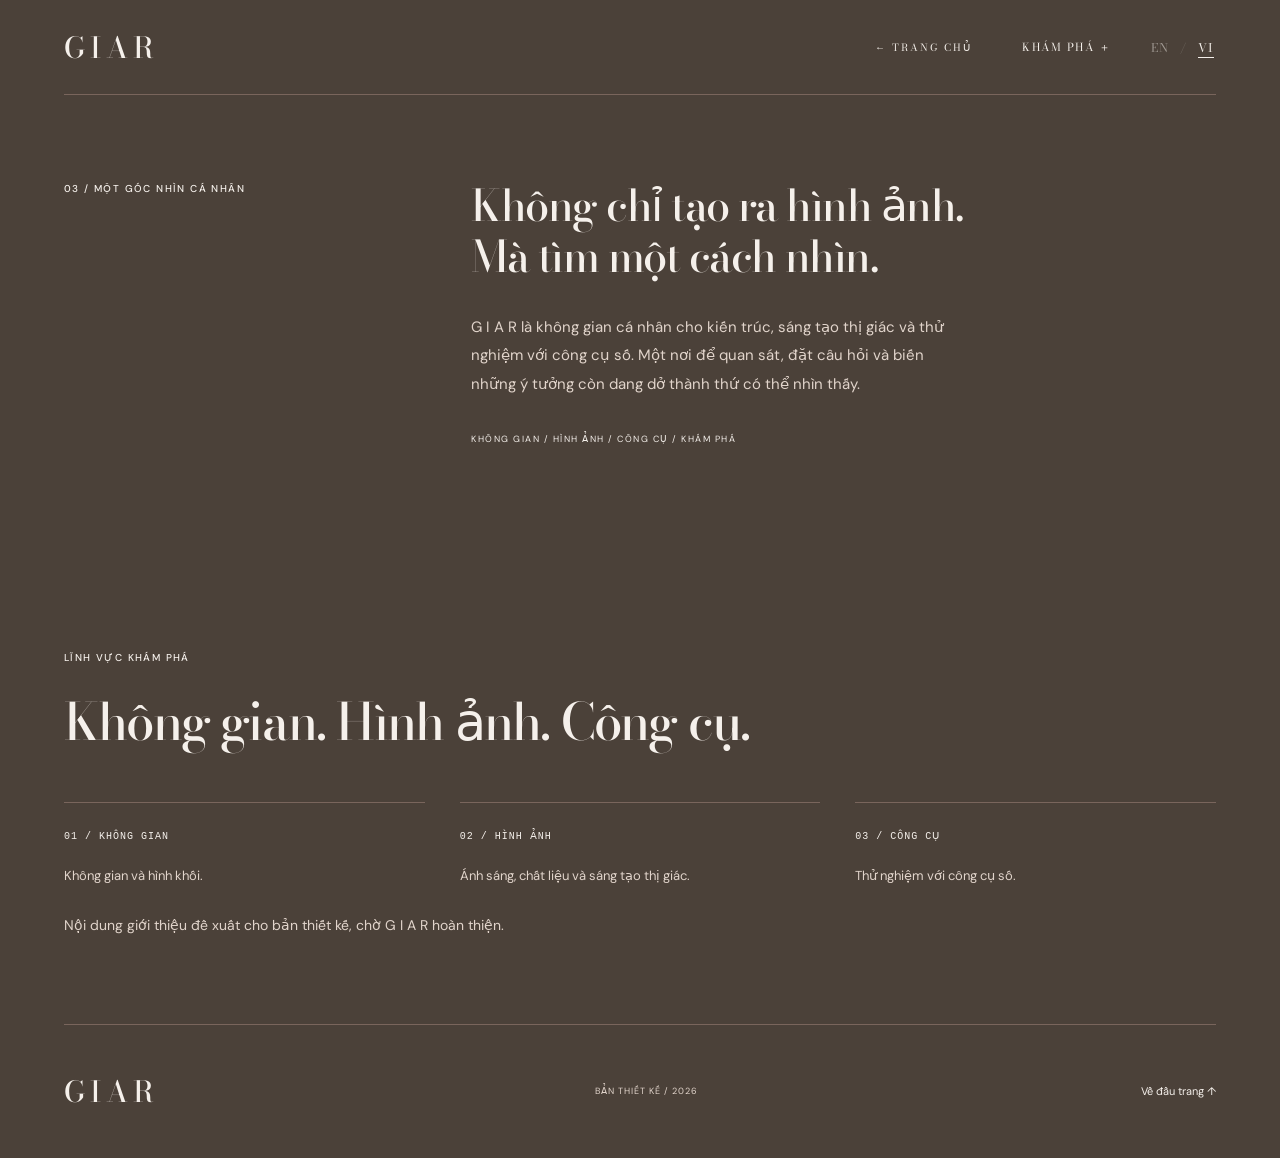
==== about.html @ 985ee54b "Add files via upload" ====
<!doctype html>
<html lang="vi"><head><meta charset="utf-8"><meta name="viewport" content="width=device-width,initial-scale=1"><meta name="description" content="G I A R — Không gian cho những ý tưởng, hình khối và thử nghiệm."><meta name="theme-color" content="#4b4139"><title>About G I A R — G I A R</title><link rel="icon" href="assets/mark.svg" type="image/svg+xml"><link rel="stylesheet" href="style.css"><script src="i18n.js" defer></script><script src="script.js" defer></script></head>
<body class="inner-page" data-ink="white"><a class="skip" href="#main">Bỏ qua điều hướng</a><header class="inner-header"><a href="index.html" class="logo" aria-label="G I A R trang chủ">G I A R</a><a class="return-home" href="index.html">← HOME</a><button class="menu-toggle" aria-label="Mở menu" aria-expanded="false" aria-controls="scene-menu">EXPLORE ＋</button><div class="language-switch" data-language-switch role="group" aria-label="Language / Ngôn ngữ"><button data-language="en" aria-pressed="false" lang="en">EN</button><span aria-hidden="true">/</span><button data-language="vi" aria-pressed="true" lang="vi">VI</button></div></header><dialog aria-label="Explorer G I A R" id="scene-menu" class="scene-menu"><button class="menu-close" aria-label="Đóng menu">CLOSE ×</button><nav aria-label="Điều hướng chính"><a href="works.html">WORK <sup>01</sup></a><a href="experiments.html">EXPERIMENTS <sup>02</sup></a><a href="about.html">ABOUT G I A R <sup>03</sup></a><a href="contact.html">CONTACT <sup>04</sup></a></nav><div class="language-switch" data-language-switch role="group" aria-label="Language / Ngôn ngữ"><button data-language="en" aria-pressed="false" lang="en">EN</button><span aria-hidden="true">/</span><button data-language="vi" aria-pressed="true" lang="vi">VI</button></div><span class="menu-foot">AN INDEPENDENT CREATIVE PRACTICE</span></dialog>
<main id="main"><section id="about" class="about"><span class="eyebrow">03 / A PERSONAL PERSPECTIVE</span><div><h1 class="page-title">Không chỉ tạo ra hình ảnh.<br><span>Mà tìm một cách nhìn.</span></h1><p>G I A R là không gian cá nhân cho kiến trúc, sáng tạo thị giác và thử nghiệm với công cụ số. Một nơi để quan sát, đặt câu hỏi và biến những ý tưởng còn dang dở thành thứ có thể nhìn thấy.</p><span class="about-foot">SPACE / IMAGE / TOOLS / EXPLORATION</span></div></section><section class="page-extra"><span class="eyebrow">FIELDS OF EXPLORATION</span><h2>Space. Image. Tools.</h2><div class="process-grid"><div><span>01 / SPACE</span><p>Không gian và hình khối.</p></div><div><span>02 / IMAGE</span><p>Ánh sáng, chất liệu và sáng tạo thị giác.</p></div><div><span>03 / TOOLS</span><p>Thử nghiệm với công cụ số.</p></div></div><p class="draft-note">Nội dung giới thiệu đề xuất cho bản thiết kế, chờ G I A R hoàn thiện.</p></section></main><footer><a class="logo" href="index.html">G I A R</a><span>DESIGN PREVIEW / 2026</span><a href="#main">Back to top ↑</a></footer></body></html>
---- style.css ----
@import url('https://fonts.googleapis.com/css2?family=Bodoni+Moda:opsz,wght@6..96,400;6..96,500;6..96,600;6..96,700&family=DM+Sans:wght@400;500;600;700&family=Manrope:wght@400;500;600;700;800&display=swap');
:root{--bg:#171816;--ink:#e9e8df;--muted:#999b90;--line:#373930;--accent:#d9ed94}*{box-sizing:border-box}html{scroll-behavior:smooth;scroll-padding-top:35px}body{margin:0;background:var(--bg);color:var(--ink);font-family:'DM Sans',Arial,sans-serif}a{color:inherit;text-decoration:none}button,input{font:inherit}button{color:inherit}button,a,input{touch-action:manipulation}a:focus-visible,button:focus-visible,input:focus-visible{outline:2px solid var(--accent);outline-offset:7px}.skip{position:absolute;top:-100px;background:var(--accent);color:var(--bg);padding:12px}.skip:focus{top:10px;z-index:10}header,main,footer{max-width:1600px;margin:auto}header{height:112px;margin:0 5%;display:flex;align-items:center;justify-content:space-between;border-bottom:1px solid var(--line)}.logo{font-family:'Manrope',sans-serif;font-weight:800;font-size:29px;letter-spacing:-2px}.logo span{font-size:11px;vertical-align:top;display:inline-block;margin:5px 0 0 5px;letter-spacing:0}nav{display:flex;gap:38px;font-size:13px}sup{font-size:9px;color:var(--muted);padding-left:3px}.header-contact{font-size:13px}.header-contact span{margin-left:24px;color:var(--accent)}section{margin:0 5%}.hero{padding-top:44px}.eyebrow{font-size:10px;font-weight:500;letter-spacing:1.4px;line-height:1.7}.hero>.eyebrow{display:flex;align-items:center;gap:10px}.dot{height:6px;width:6px;background:var(--accent);border-radius:50%}.edition{margin-left:auto;color:var(--muted)}h1,h2,h3,p{margin:0}h1{font-family:'Manrope',sans-serif;font-size:clamp(58px,7.8vw,124px);font-weight:500;letter-spacing:-.075em;line-height:1.07;margin:44px 0 30px}em{font-family:Georgia,serif;font-weight:400}.period{color:var(--accent)}.hero-bottom{display:flex;justify-content:space-between;align-items:end;margin:0 0 40px}.hero-bottom p{font-size:13px;color:var(--muted);line-height:1.8}.round-link{display:flex;align-items:center;gap:25px;font-size:11px}.round-link b{border:1px solid #696d5b;border-radius:50%;width:44px;height:44px;display:grid;place-items:center;font-size:23px;font-weight:400}.hero-art{position:relative;overflow:hidden;background:#262924}.hero-art>img{display:block;width:100%;height:auto;max-height:620px;object-fit:cover}.art-top,.art-bottom{position:absolute;left:28px;right:28px;display:flex;justify-content:space-between;font-size:9px;letter-spacing:1.6px}.art-top{top:24px;color:#bbc0b4}.art-bottom{bottom:24px;color:#d7dbcf}.works{padding:110px 0}.section-head{display:flex;justify-content:space-between;align-items:end;margin-bottom:40px}h2{font-family:'Manrope',sans-serif;font-size:clamp(34px,4vw,58px);font-weight:400;letter-spacing:-.05em;line-height:1.18}.section-head h2{margin-top:22px}.section-head>p{font-size:13px;color:var(--muted);line-height:1.8}.filters{display:flex;gap:8px;margin-bottom:25px}.filters button{cursor:pointer;background:transparent;border:1px solid var(--line);border-radius:30px;padding:9px 17px;font-size:11px}.filters .active{background:var(--ink);color:var(--bg);border-color:var(--ink)}.projects{display:grid;grid-template-columns:1fr 1fr;gap:40px 24px}.project{padding:0;text-align:left;background:none;border:0;cursor:pointer;min-width:0}.project[hidden]{display:none}.wide{grid-column:span 2}.project-image{aspect-ratio:1.2;position:relative;overflow:hidden}.wide .project-image{aspect-ratio:2.4}.project-image img{width:100%;height:100%;object-fit:cover;transition:transform .6s}.project:hover img{transform:scale(1.035)}.project-arrow{position:absolute;right:20px;top:20px;font-size:24px}.tag{position:absolute;left:20px;bottom:20px;font-size:9px;letter-spacing:1.5px}.project-caption{display:flex;justify-content:space-between;gap:12px;margin-top:16px;align-items:center}.project-caption h3{font-size:17px;font-weight:400;letter-spacing:-.4px}.project-caption>span{font-size:10px;color:var(--muted)}.art-orbit{background:radial-gradient(ellipse at 50% 75%,#44473c,transparent 45%),#272922;display:grid;place-items:center}.orbit{width:53%;aspect-ratio:1;border-radius:50%;background:radial-gradient(circle at 33% 22%,#a9ad9d,#55594b 35%,#13160f 69%);box-shadow:30px 45px 32px #12140ec9;position:relative;transform:rotate(-25deg)}.orbit:after{content:'';position:absolute;inset:30%;background:#23251f;border-radius:50%;box-shadow:inset -14px -5px 20px #797f67,inset 14px 13px 16px #090b06}.art-light{background:linear-gradient(110deg,#1d201a,#41463b);display:grid;place-items:center;perspective:600px}.light-door{width:37%;height:66%;background:linear-gradient(115deg,#adb49b,#555e48);box-shadow:-20px 12px 0 #141710,35px 40px 70px #0c100b;transform:rotateY(-22deg);position:relative}.light-door:after{content:'';position:absolute;width:46%;height:88%;right:0;bottom:0;background:linear-gradient(90deg,#20271b,#11160e);box-shadow:-6px 0 10px #c8dba25c}.draft-note{font-size:11px;line-height:1.7;color:var(--muted);margin-top:25px}.lab{display:grid;grid-template-columns:1fr 1fr;border-top:1px solid var(--line);border-bottom:1px solid var(--line);padding:65px 0;gap:50px}.lab h2{margin:24px 0}.lab p{font-size:13px;color:var(--muted);line-height:1.8}.lab label{display:flex;justify-content:space-between;max-width:260px;font-size:11px;margin-top:36px}.lab input{display:block;width:260px;max-width:100%;accent-color:var(--accent);margin:14px 0}.lab-hint{color:var(--muted);font-size:8px;letter-spacing:1.4px}.lab-canvas{position:relative;min-height:400px;background-image:linear-gradient(#373a302e 1px,transparent 1px),linear-gradient(90deg,#373a302e 1px,transparent 1px);background-size:34px 34px;border:1px solid var(--line);display:grid;place-items:center;overflow:hidden}.crosshair{position:absolute;color:var(--accent);font-size:20px}.top-left{top:10px;left:12px}.bottom-right{bottom:10px;right:12px}.lab-coordinate{position:absolute;top:22px;left:38px;font-size:8px;color:var(--muted);line-height:1.8;letter-spacing:1px}.lab-number{position:absolute;bottom:20px;left:23px;font-size:9px;color:var(--muted)}.cube-stage{perspective:750px}.cube{width:150px;height:150px;position:relative;transform-style:preserve-3d;transform:rotateX(-22deg) rotateY(35deg)}.face{position:absolute;inset:0;border:1px solid var(--accent);background:#c4dc8810}.front{transform:translateZ(75px)}.back{transform:rotateY(180deg) translateZ(75px)}.right{transform:rotateY(90deg) translateZ(75px)}.left{transform:rotateY(-90deg) translateZ(75px)}.top{transform:rotateX(90deg) translateZ(75px)}.bottom{transform:rotateX(-90deg) translateZ(75px)}.about{display:grid;grid-template-columns:1fr 2fr;gap:35px;padding:115px 0}.about h2{font-size:clamp(28px,3.4vw,49px)}.about h2 span{color:var(--muted)}.about p{max-width:490px;font-size:15px;color:var(--muted);line-height:1.9;margin-top:30px}.about-foot{display:block;font-size:9px;letter-spacing:1.5px;margin-top:35px}.contact{background:var(--accent);color:#202419;padding:45px 42px}.contact h2{font-size:clamp(55px,8vw,115px);line-height:1.05;margin:30px 0 42px;letter-spacing:-.065em}.contact h2>span{float:right;font-size:.9em}.contact-bottom{display:flex;justify-content:space-between;border-top:1px solid #20241944;padding-top:24px;font-size:12px}footer{margin:0 5%;display:flex;align-items:center;justify-content:space-between;padding:44px 0}footer>span{font-size:9px;color:var(--muted);letter-spacing:1px}footer>a:last-child{font-size:11px}dialog{background:var(--bg);color:var(--ink);border:1px solid var(--line);padding:50px;max-width:620px;width:calc(100% - 32px)}dialog::backdrop{background:#000b;backdrop-filter:blur(8px)}.dialog-close{display:block;margin:0 0 30px auto;background:none;border:0;cursor:pointer}dialog h2{margin:20px 0}dialog p{line-height:1.8;color:var(--muted)}@media(min-width:1780px){header,footer{margin-left:auto;margin-right:auto;padding-left:80px;padding-right:80px}}@media(max-width:700px){header{height:82px}.logo{font-size:24px}nav{gap:18px;font-size:12px}.header-contact{display:none}.hero{padding-top:26px}.edition{display:none}.eyebrow{font-size:8px}h1{font-size:clamp(43px,10vw,70px);margin-top:30px;letter-spacing:-.07em}.hero-bottom{align-items:start;gap:20px}.hero-bottom p{font-size:11px}.round-link{gap:10px}.round-link span{display:none}.hero-art img{height:330px;object-fit:cover}.art-top,.art-bottom{left:15px;right:15px;font-size:6px;letter-spacing:1px}.works{padding:65px 0}.section-head{display:block}.section-head>p{margin-top:20px;font-size:12px}.projects{grid-template-columns:1fr;gap:28px}.wide{grid-column:auto}.wide .project-image{aspect-ratio:1.3}.project-caption h3{font-size:15px}.project-caption>span{font-size:9px}.lab{grid-template-columns:1fr;gap:30px;padding:45px 0}.lab-canvas{min-height:330px}.about{grid-template-columns:1fr;padding:65px 0;gap:24px}.about p{font-size:13px}.contact{padding:30px 23px}.contact h2{font-size:clamp(45px,10vw,70px)}.contact-bottom{gap:20px;font-size:10px}footer{padding:30px 0}footer>span{font-size:7px}dialog{padding:28px}}@media(prefers-reduced-motion:reduce){html{scroll-behavior:auto}*,*:before,*:after{transition:none!important;animation:none!important}}
/* V02 — immersive monochrome direction */
:root{--bg:#090909;--ink:#d5d5d3;--muted:#777775;--line:#272727;--accent:#c6c6c1}body{background:var(--bg)}.scene-header{position:absolute;top:0;left:0;right:0;z-index:3;height:85px;border:0;margin:0;padding:0 34px;max-width:none;font-family:monospace}.scene-link,.menu-toggle{font-size:9px;letter-spacing:1.5px;color:#a2a2a0}.scene-home{position:absolute;left:50%;transform:translateX(-50%);letter-spacing:4px}.menu-toggle{margin-left:auto;background:none;border:0;cursor:pointer;padding:15px 0 15px 20px}.menu-toggle span{margin-left:15px;font-size:17px}.scene{height:100svh;min-height:650px;margin:0;position:relative;overflow:hidden;padding:0;background:#020202;display:grid;place-items:center;isolation:isolate}.scene-art{position:absolute;inset:0;z-index:-3;background:#020202 url('assets/hero-v2.png') center/cover no-repeat;opacity:.82;animation:scene-arrive 2s ease-out both}.scene:after{content:'';position:absolute;inset:0;z-index:-1;background:linear-gradient(#0003,transparent 30%,transparent 65%,#000b),radial-gradient(ellipse at center,transparent 35%,#0009);pointer-events:none}.scene-grain{position:absolute;inset:0;z-index:2;opacity:.06;pointer-events:none;background-image:url("data:image/svg+xml,%3Csvg viewBox='0 0 180 180' xmlns='http://www.w3.org/2000/svg'%3E%3Cfilter id='n'%3E%3CfeTurbulence type='fractalNoise' baseFrequency='.92' numOctaves='3' stitchTiles='stitch'/%3E%3C/filter%3E%3Cpath fill='%23fff' filter='url(%23n)' d='M0 0h180v180H0z'/%3E%3C/svg%3E")}.scene-center{width:100%;text-align:center;position:relative;transform:translateY(-12px)}.scene-kicker,.scene-under{font-family:monospace;letter-spacing:3px;font-size:8px;color:#a4a4a0}.scene h1{font-family:'Manrope',sans-serif;font-size:clamp(65px,12vw,190px);font-weight:500;font-stretch:expanded;letter-spacing:.14em;line-height:1;margin:25px 0 20px;padding-left:.14em;color:#bdbdb9;text-shadow:0 2px 0 #151515,0 -1px 0 #ededdf88;mix-blend-mode:exclusion}.scene-under{font-size:7px;letter-spacing:3.4px}.scene-enter{position:absolute;bottom:100px;left:0;right:0;text-align:center;font-family:monospace}.scene-enter p{font-size:8px;letter-spacing:2px;color:#b1b1ac}.scene-enter a{display:inline-block;margin-top:22px;border:1px solid #6666;padding:14px 27px;font-size:9px;letter-spacing:2px;background:#0a0a0a55;backdrop-filter:blur(10px);transition:background .25s,border-color .25s}.scene-enter a:hover{background:#c6c6c11a;border-color:#aaa}.scene-footer{position:absolute;bottom:28px;left:35px;right:35px;display:flex;justify-content:space-between;font-family:monospace;font-size:7px;letter-spacing:1px;color:#797977}.scene-footer a{color:#aaa}.scene-side{position:absolute;left:33px;top:50%;writing-mode:vertical-rl;transform:rotate(180deg);font-family:monospace;font-size:7px;letter-spacing:2px;color:#666}.scene-menu{position:fixed;inset:0;width:100%;max-width:none;height:100svh;max-height:none;margin:0;padding:0;border:0;background:#030303ed;backdrop-filter:blur(20px);color:var(--ink)}.scene-menu[open]{display:grid;place-items:center}.scene-menu nav{display:flex;flex-direction:column;gap:27px;text-align:center;font-family:monospace;font-size:clamp(18px,3vw,36px);letter-spacing:3px}.scene-menu nav a:hover{color:white}.scene-menu sup{font-size:9px;vertical-align:top}.menu-close{position:absolute;top:29px;right:34px;padding:10px 0;background:none;border:0;font-family:monospace;font-size:9px;letter-spacing:2px;cursor:pointer}.menu-foot{position:absolute;bottom:35px;font-family:monospace;font-size:8px;letter-spacing:2px}.works{padding-top:100px}.project-image,.hero-art{filter:grayscale(1)}.art-orbit{background:radial-gradient(ellipse at 50% 75%,#444,transparent 45%),#171717}.lab-canvas{background-image:linear-gradient(#ffffff09 1px,transparent 1px),linear-gradient(90deg,#ffffff09 1px,transparent 1px)}.face{background:#ffffff05}.contact{background:#111;color:#c6c6c1;border:1px solid var(--line)}.contact-bottom{border-color:var(--line)}@keyframes scene-arrive{from{opacity:0;transform:scale(1.06)}to{opacity:.82;transform:scale(1)}}@media(max-width:700px){.scene-header{height:70px;padding:0 20px}.scene-link,.menu-toggle{font-size:7px;letter-spacing:1px}.scene-home{display:none}.scene{min-height:600px}.scene-art{background-size:auto 90%;background-position:center 35%}.scene h1{font-size:16vw;letter-spacing:.08em;padding-left:.08em}.scene-kicker{font-size:6px;letter-spacing:1.8px}.scene-under{font-size:5px;letter-spacing:1.8px}.scene-enter{bottom:105px}.scene-enter p{font-size:6px;letter-spacing:1px}.scene-footer{left:20px;right:20px;font-size:6px;gap:15px;flex-wrap:wrap;line-height:1.6}.scene-footer>span:last-child{display:none}.scene-side{left:16px;font-size:6px}.scene-menu nav{display:flex;gap:30px}.scene-menu .menu-foot{font-size:6px;letter-spacing:1px}}
/* Home is one fixed screen; content lives on separate documents. */
html:has(.home-page){overflow:hidden;overscroll-behavior:none;height:100%}.home-page{height:100%;overflow:hidden;overscroll-behavior:none}.home-page main{max-width:none;height:100%}.home-page .scene{height:100dvh;min-height:0}.scene-header>.scene-link:last-child{margin-left:auto}.scene-enter .explore-trigger{cursor:pointer;display:inline-block;margin-top:22px;border:1px solid #6666;padding:14px 27px;font-family:monospace;font-size:9px;letter-spacing:2px;background:#0a0a0a55;backdrop-filter:blur(10px);transition:background .25s,border-color .25s}.explore-trigger:hover{background:#c6c6c11a;border-color:#aaa}.scene-menu{overflow:hidden}.scene-menu nav{max-height:65dvh;gap:clamp(15px,4dvh,32px)}.scene-menu .menu-close{top:auto;right:auto;bottom:75px;left:50%;transform:translateX(-50%);border:1px solid #444;padding:13px 25px}.scene-menu nav a{font-size:clamp(16px,2.3vw,30px);font-weight:400;color:#a8a8a5}.scene-menu nav sup{color:#555}.inner-header{position:relative;height:95px;gap:30px}.inner-header .menu-toggle{margin-left:0}.return-home{font-family:monospace;font-size:10px;letter-spacing:2px;margin-left:auto}.inner-page main{min-height:calc(100svh - 95px)}.inner-page .works,.inner-page .about{padding-top:85px}.inner-page .lab{margin-top:70px}.inner-page .contact{margin-top:70px}.page-title{font-family:'Manrope',sans-serif;font-size:clamp(34px,4vw,58px);font-weight:400;letter-spacing:-.05em;line-height:1.18;margin:24px 0}.about .page-title{font-size:clamp(28px,3.4vw,49px);margin-top:0}.contact .page-title{font-size:clamp(55px,8vw,115px);line-height:1.05;letter-spacing:-.065em}.contact .page-title>span{float:right}.page-extra{padding:85px 0;border-bottom:1px solid var(--line)}.page-extra h2{margin-top:25px}.page-extra>p{font-size:14px;line-height:1.9;max-width:500px;color:var(--muted);margin-top:25px}.process-grid{display:grid;grid-template-columns:repeat(auto-fit,minmax(200px,1fr));margin-top:50px;gap:35px}.process-grid>div{border-top:1px solid var(--line);padding-top:20px}.process-grid span{font-family:monospace;font-size:10px;letter-spacing:1px}.process-grid p{color:var(--muted);font-size:13px;line-height:1.8;margin-top:20px}.contact-profile{display:inline-block;margin-top:25px;border-bottom:1px solid var(--line);padding-bottom:10px;font-size:22px}@media(max-width:700px){.scene-header>.scene-link:first-child{max-width:170px;font-size:6px}.scene-header>.scene-link:last-child{font-size:6px}.inner-header{height:80px;gap:18px}.inner-header .menu-toggle,.return-home{font-size:8px}.inner-page .lab,.inner-page .contact{margin-top:35px}.inner-page .about,.inner-page .works{padding-top:45px}.page-extra{padding:55px 0}.scene-menu .menu-foot{bottom:25px}.scene-menu .menu-close{bottom:65px}}@media(max-height:500px){.home-page .scene-enter{bottom:55px}.home-page .scene-enter p{display:none}.home-page .scene-footer{bottom:14px}.home-page .scene-center{transform:translateY(-5px)}.home-page .scene h1{font-size:clamp(45px,13dvh,90px);margin:10px 0}.home-page .scene-header{height:50px}.scene-menu .menu-close{bottom:20px}.scene-menu .menu-foot{display:none}.scene-menu nav{gap:14px;transform:translateY(-20px)}}

/* V04 — warm grey and high-contrast editorial serif from supplied reference. */
:root{--bg:#cbc7c5;--ink:#080808;--muted:#575350;--line:#aaa5a1;--accent:#171514;--display:'Bodoni Moda',Didot,'Bodoni 72',Georgia,serif}
body{background:var(--bg);color:var(--ink)}
h1,h2,h3,.logo,.page-title,.about .page-title,.contact .page-title{font-family:var(--display);font-weight:500;letter-spacing:-.035em}
em{font-family:var(--display);font-style:italic}
.scene{background:var(--bg)}.scene-art,.scene-grain,.scene:after{display:none}
.scene h1{font-family:var(--display);font-weight:700;font-size:clamp(64px,11.5vw,170px);letter-spacing:.23em;padding-left:.23em;color:#000;text-shadow:none;mix-blend-mode:normal;margin:22px 0;line-height:1.3}
.scene-center{transform:translateY(-12px)}.scene-kicker,.scene-under{color:#514c49;letter-spacing:2px}
.scene-header,.scene-link,.menu-toggle,.scene-footer,.scene-enter,.scene-enter .explore-trigger,.scene-menu nav,.menu-close,.menu-foot,.return-home{font-family:var(--display)}
.scene-link,.menu-toggle{color:#292522;font-size:11px}.scene-home{letter-spacing:4px;font-weight:700}
.scene-enter p{font-size:10px;color:#514c49;letter-spacing:2px}.scene-enter .explore-trigger{background:transparent;border-color:#8d8782;color:#151311;font-size:12px;letter-spacing:2px;backdrop-filter:none}.scene-enter .explore-trigger:hover{background:#b6b0ac;border-color:#292522}
.scene-footer{color:#514c49;font-size:9px}.scene-footer a{color:#292522}
.scene-menu{background:#cbc7c5f5;color:#080808;backdrop-filter:blur(12px)}.scene-menu::backdrop{background:#cbc7c5}.scene-menu nav a{font-family:var(--display);color:#292522;font-size:clamp(22px,3vw,42px);letter-spacing:3px}.scene-menu nav a:hover{color:#000}.scene-menu nav sup{color:#69615c}.scene-menu .menu-close{color:#292522;border-color:#8d8782;font-size:11px}.menu-foot{color:#514c49}
.contact{background:#c3beba;color:#080808}.contact-bottom{border-color:var(--line)}dialog{background:var(--bg);color:var(--ink)}dialog::backdrop{background:#30282466}.filters .active{background:#171514;color:#cbc7c5}.tag,.project-arrow{color:#e9e7e3}.lab-canvas{background-color:#c0bbb7;background-image:linear-gradient(#00000009 1px,transparent 1px),linear-gradient(90deg,#00000009 1px,transparent 1px)}.face{background:#00000004;border-color:#292522}.crosshair{color:#292522}.skip{background:#151311;color:#cbc7c5}a:focus-visible,button:focus-visible,input:focus-visible{outline-color:#151311}
@media(max-width:700px){.scene h1{font-size:14vw;letter-spacing:.15em;padding-left:.15em}.scene-kicker{font-size:6px;letter-spacing:1px}.scene-under{font-size:6px;letter-spacing:1px}.scene-header>.scene-link:first-child,.scene-header>.scene-link:last-child{font-size:8px}.scene-footer{font-size:8px}.scene-enter p{font-size:8px}.scene-menu nav a{font-size:23px}}
@media(max-height:500px){.home-page .scene h1{font-size:clamp(45px,13dvh,90px)}}
/* V05 — Wren preview, choose black or white lettering. */
:root{--bg:#4b4139;--ink:#080706;--muted:#17120f;--line:#79655c;--accent:#080706}
body,.scene{background:var(--bg)}
body[data-ink="white"]{--ink:#f5f0eb;--muted:#e1d4cb;--accent:#f5f0eb}
.scene h1{color:var(--ink)}.scene-link,.menu-toggle,.scene-kicker,.scene-under,.scene-enter p,.scene-footer,.scene-footer a{color:var(--ink)}
.scene-enter .explore-trigger{color:var(--ink);border-color:currentColor;background:transparent}.scene-enter .explore-trigger:hover{background:#ffffff12}
.scene-menu{background:#4b4139fa;color:var(--ink)}.scene-menu::backdrop{background:#4b4139}.scene-menu nav a,.scene-menu nav a:hover,.scene-menu nav sup,.scene-menu .menu-close,.menu-foot{color:var(--ink)}.scene-menu .menu-close{border-color:currentColor}
.language-switch{display:flex;align-items:center;gap:9px;font-family:var(--display);color:var(--ink);font-size:12px;letter-spacing:1px}.language-switch button{background:none;border:0;color:inherit;opacity:.5;cursor:pointer;padding:7px 2px;font:inherit;letter-spacing:inherit;min-height:32px}.language-switch button[aria-pressed="true"]{opacity:1;text-decoration:underline;text-underline-offset:5px}.language-switch>span{opacity:.4}.scene-header .language-switch{position:absolute;right:34px;top:18px}.scene-menu>.language-switch{position:absolute;left:50%;bottom:140px;transform:translateX(-50%)}.inner-header .language-switch{margin-left:8px}.scene-menu nav{transform:translateY(-30px)}html[lang="vi"] .scene-kicker{letter-spacing:1.2px}html[lang="vi"] .scene-menu nav a{letter-spacing:1px}@media(max-width:700px){.scene-header .language-switch{right:20px;top:12px}.inner-header{gap:12px}.inner-header .logo{font-size:18px;letter-spacing:0}.inner-header .language-switch{margin-left:0;font-size:11px;gap:6px}.scene-menu>.language-switch{bottom:125px}html[lang="vi"] .scene-menu nav a{font-size:20px}.scene-kicker{max-width:90%;display:inline-block}}@media(max-height:500px){.scene-header .language-switch{top:8px}.scene-menu>.language-switch{bottom:70px}.scene-menu nav{gap:10px;transform:translateY(-35px)}.scene-menu nav a{font-size:18px}}
/* Original sculptural G: startup ident, home only. */
.brand-intro{position:fixed;inset:0;z-index:1000;background:#100e0c;display:flex;align-items:center;justify-content:center;flex-direction:column;transition:opacity .65s ease,visibility .65s;opacity:1}.brand-intro.is-complete{opacity:0;visibility:hidden;pointer-events:none}.intro-perspective{perspective:650px;width:130px;height:130px;display:grid;place-items:center}.intro-emblem{display:block;object-fit:contain;animation:emblem-turn 2.4s linear infinite;filter:drop-shadow(0 6px 15px #0008)}.intro-name{font-family:var(--display);color:#d9d1c7;font-size:10px;letter-spacing:6px;padding-left:6px;margin-top:22px;opacity:.7}.intro-skip{position:absolute;bottom:30px;right:30px;background:none;border:0;color:#a69d92;font-family:var(--display);font-size:9px;letter-spacing:1px;cursor:pointer;padding:10px}.intro-skip:focus-visible{outline-color:#fff}@keyframes emblem-turn{from{transform:rotateY(0deg)}to{transform:rotateY(360deg)}}@media(prefers-reduced-motion:reduce){.intro-emblem{animation:none}.brand-intro{transition:none}}
/* Approved broken-chain concept: flat-image turntable preview. */
.brand-intro{background:#4b4139}.intro-perspective{width:min(82vw,700px);height:auto;aspect-ratio:1.777;perspective:1000px}.intro-perspective .intro-emblem{width:100%;height:100%;filter:none;animation:chain-turn 4s linear infinite}.brand-intro .intro-name{margin-top:0}.logo-stage{width:min(85vw,800px);perspective:1000px}.logo-stage .intro-emblem{width:100%;height:auto;filter:none;animation:chain-turn 4s linear infinite}.intro-skip{color:#eee4da}@keyframes chain-turn{0%{transform:rotateY(0deg)}100%{transform:rotateY(360deg)}}@media(prefers-reduced-motion:reduce){.intro-perspective .intro-emblem,.logo-stage .intro-emblem{animation:none}}
.chain-canvas{display:block;width:100%;height:100%;background:transparent;touch-action:none;cursor:grab}.chain-canvas:active{cursor:grabbing}.logo-stage .chain-canvas{width:100%;height:auto;aspect-ratio:1.65}.intro-perspective{perspective:none}.logo-stage{perspective:none}.webgl-message{color:#f5f0eb;font:13px Arial,sans-serif;line-height:1.6;padding:30px}.brand-intro .intro-name{margin-top:18px}

.chain-static{display:block;width:100%;height:auto;object-fit:contain;animation:none!important;transform:none!important}.intro-perspective .chain-static{height:100%}.logo-stage .chain-static{width:100%;height:auto}
/* Soft logo-to-home transition on one continuous Wren background. */
.brand-intro{background:var(--bg);transition:opacity 1s cubic-bezier(.22,.61,.36,1),visibility 1s;will-change:opacity}.brand-intro .intro-perspective,.brand-intro .intro-name{transition:transform 1s cubic-bezier(.22,.61,.36,1),opacity .8s ease;transform:scale(1);opacity:1}.brand-intro.is-complete .intro-perspective{transform:scale(.96);opacity:0}.brand-intro.is-complete .intro-name{opacity:0;transform:translateY(-4px)}
.home-page:has(.brand-intro) .scene-center,.home-page:has(.brand-intro) .scene-enter,.home-page:has(.brand-intro) .scene-header,.home-page:has(.brand-intro) .scene-footer{opacity:0;transition:opacity 1s cubic-bezier(.22,.61,.36,1)}
.home-page:has(.brand-intro) .scene-center{transform:translateY(-4px);transition:opacity 1s ease,transform 1.1s cubic-bezier(.22,.61,.36,1)}
.home-page.home-revealed .scene-center{opacity:1;transform:translateY(-12px);transition-delay:.08s}.home-page.home-revealed .scene-enter{opacity:1;transition-delay:.23s}.home-page.home-revealed .scene-header,.home-page.home-revealed .scene-footer{opacity:1;transition-delay:.3s}
@media(prefers-reduced-motion:reduce){.brand-intro,.brand-intro .intro-perspective,.brand-intro .intro-name,.home-page:has(.brand-intro) .scene-center,.home-page:has(.brand-intro) .scene-enter,.home-page:has(.brand-intro) .scene-header,.home-page:has(.brand-intro) .scene-footer{transition:none!important;transition-delay:0s!important}.brand-intro.is-complete .intro-perspective{transform:none}.home-page.home-revealed .scene-center{transform:translateY(-12px)}}

/* Keep the intro chain as a quiet monochrome backdrop on Home. */
.home-page .scene-art{display:block;z-index:-1;background:transparent url('assets/giar-chain-transparent.png') center/ 125vw auto no-repeat;filter:grayscale(1);opacity:0;animation:none;transform:none;pointer-events:none;transition:opacity 1.4s ease}
.home-page.home-revealed .scene-art{opacity:.18}
@media(max-width:700px){.home-page .scene-art{background-size:150vw auto}}
@media(prefers-reduced-motion:reduce){.home-page .scene-art{transition:none}}

/* Minimal, lightly spaced Explore typography. */
.scene-menu nav{font-family:'SFMono-Regular',Consolas,'Liberation Mono',monospace}
.scene-menu nav a{font-family:inherit;font-weight:400;font-size:clamp(14px,1.1vw,17px);letter-spacing:.14em;line-height:1.5;color:var(--ink);opacity:.72;transition:opacity .2s ease}
.scene-menu nav a:hover,.scene-menu nav a:focus-visible{opacity:1}
.scene-menu nav sup{font-family:inherit;font-size:.4em;letter-spacing:.12em;color:inherit;opacity:.65}
html[lang="vi"] .scene-menu nav a{letter-spacing:.1em}
@media(max-width:700px){.scene-menu nav a,html[lang="vi"] .scene-menu nav a{font-size:clamp(13px,3.4vw,16px)}}

.home-page .scene-enter .home-quote{max-width:760px;width:calc(100% - 48px);margin:0 auto;font-size:clamp(11px,1vw,15px);line-height:1.7;letter-spacing:.04em;text-transform:none}

.scene-menu nav{gap:clamp(14px,2.4dvh,24px)}

/* Home framing: motto above, balanced footer below. */
.home-motto{position:absolute;top:25px;left:50%;transform:translateX(-50%);white-space:nowrap;font-family:'SFMono-Regular',Consolas,'Liberation Mono',monospace;font-size:clamp(9px,.8vw,12px);letter-spacing:.12em;color:var(--ink);opacity:.8}
.home-page .scene-footer{display:grid;grid-template-columns:1fr auto 1fr;align-items:center;gap:20px;font-family:'SFMono-Regular',Consolas,'Liberation Mono',monospace;font-size:clamp(8px,.7vw,11px);line-height:1.6;letter-spacing:.06em}
.home-about{text-decoration:underline;text-underline-offset:4px}
.home-page .scene-footer .home-sword{display:block;text-align:right;text-transform:none}
@media(max-width:700px){.home-motto{top:22px;left:20px;transform:none;font-size:8px;letter-spacing:.03em}.home-page .scene-footer{grid-template-columns:1fr 1fr;gap:12px;font-size:8px}.home-about{grid-column:1/-1;grid-row:1;justify-self:center}.home-page .scene-footer .home-sword{max-width:180px;justify-self:end}}
.home-page .scene-footer .home-about{align-self:center;margin:0;padding:0;line-height:inherit;transform:none}
@media(max-width:700px){.home-page .scene-footer{grid-template-columns:1fr auto 1fr;gap:8px}.home-page .scene-footer .home-about{grid-column:2;grid-row:1;white-space:nowrap}.home-page .scene-footer>span:first-child{grid-column:1;grid-row:1}.home-page .scene-footer .home-sword{grid-column:3;grid-row:1}}

.home-contact{position:absolute;left:35px;top:25px;font-family:'SFMono-Regular',Consolas,'Liberation Mono',monospace;font-size:clamp(9px,.8vw,12px);line-height:1.6;letter-spacing:.12em;color:var(--ink);opacity:.8;text-underline-offset:4px}
.home-contact:hover,.home-contact:focus-visible{opacity:1;text-decoration:underline}
@media(max-width:700px){.home-contact{left:20px;top:20px;font-size:9px}.home-motto{left:50%;top:65px;transform:translateX(-50%);font-size:8px}}

.home-contact-group{position:absolute;left:35px;top:25px;display:flex;align-items:center;gap:16px;color:var(--ink)}
.home-contact-group .home-contact{position:static}
.home-social-icons{display:flex;align-items:center;gap:12px;opacity:.8}
.home-social-icons>span{display:inline-flex;align-items:center;justify-content:center}
.home-social-icons svg{display:block;width:16px;height:16px}
@media(max-width:700px){.home-contact-group{left:20px;top:20px;gap:12px}.home-social-icons{gap:10px}.home-social-icons svg{width:14px;height:14px}}
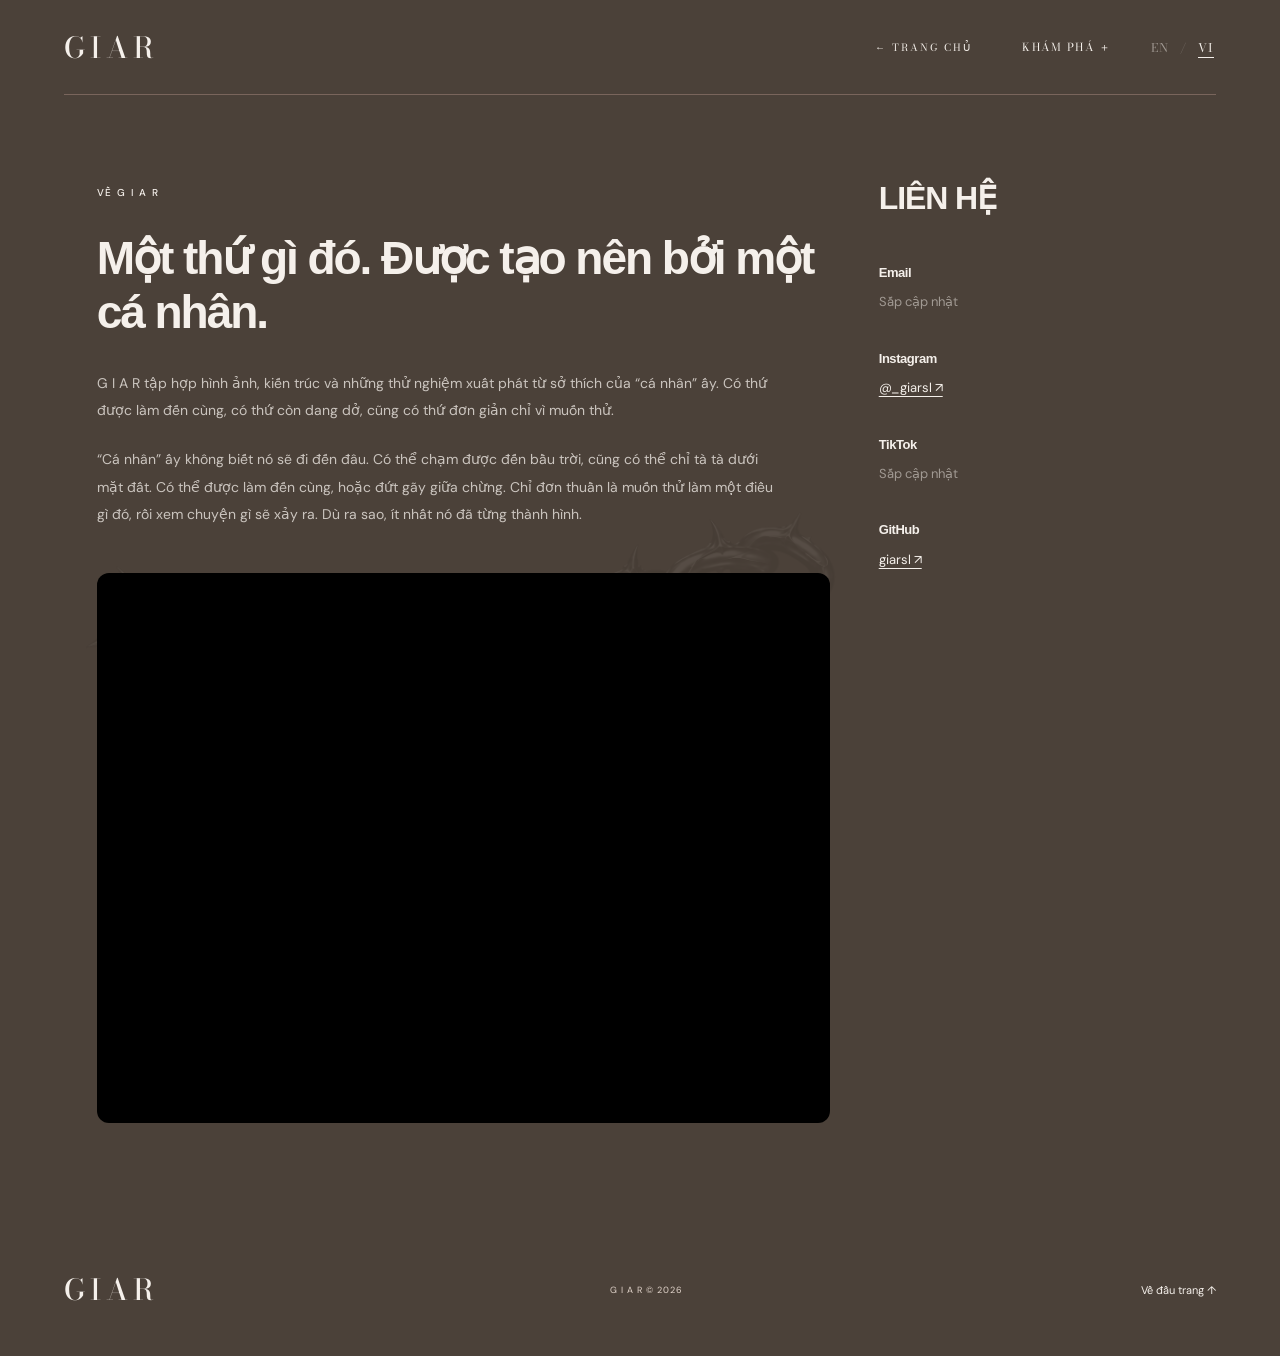
==== commit 2a4a3d4c: "Add files via upload" ====
--- a/about.html
+++ b/about.html
@@ -1,4 +1,4 @@
 <!doctype html>
 <html lang="vi"><head><meta charset="utf-8"><meta name="viewport" content="width=device-width,initial-scale=1"><meta name="description" content="G I A R — Không gian cho những ý tưởng, hình khối và thử nghiệm."><meta name="theme-color" content="#4b4139"><title>About G I A R — G I A R</title><link rel="icon" href="assets/mark.svg" type="image/svg+xml"><link rel="stylesheet" href="style.css"><script src="i18n.js" defer></script><script src="script.js" defer></script></head>
-<body class="inner-page" data-ink="white"><a class="skip" href="#main">Bỏ qua điều hướng</a><header class="inner-header"><a href="index.html" class="logo" aria-label="G I A R trang chủ">G I A R</a><a class="return-home" href="index.html">← HOME</a><button class="menu-toggle" aria-label="Mở menu" aria-expanded="false" aria-controls="scene-menu">EXPLORE ＋</button><div class="language-switch" data-language-switch role="group" aria-label="Language / Ngôn ngữ"><button data-language="en" aria-pressed="false" lang="en">EN</button><span aria-hidden="true">/</span><button data-language="vi" aria-pressed="true" lang="vi">VI</button></div></header><dialog aria-label="Explorer G I A R" id="scene-menu" class="scene-menu"><button class="menu-close" aria-label="Đóng menu">CLOSE ×</button><nav aria-label="Điều hướng chính"><a href="works.html">WORK <sup>01</sup></a><a href="experiments.html">EXPERIMENTS <sup>02</sup></a><a href="about.html">ABOUT G I A R <sup>03</sup></a><a href="contact.html">CONTACT <sup>04</sup></a></nav><div class="language-switch" data-language-switch role="group" aria-label="Language / Ngôn ngữ"><button data-language="en" aria-pressed="false" lang="en">EN</button><span aria-hidden="true">/</span><button data-language="vi" aria-pressed="true" lang="vi">VI</button></div><span class="menu-foot">AN INDEPENDENT CREATIVE PRACTICE</span></dialog>
-<main id="main"><section id="about" class="about"><span class="eyebrow">03 / A PERSONAL PERSPECTIVE</span><div><h1 class="page-title">Không chỉ tạo ra hình ảnh.<br><span>Mà tìm một cách nhìn.</span></h1><p>G I A R là không gian cá nhân cho kiến trúc, sáng tạo thị giác và thử nghiệm với công cụ số. Một nơi để quan sát, đặt câu hỏi và biến những ý tưởng còn dang dở thành thứ có thể nhìn thấy.</p><span class="about-foot">SPACE / IMAGE / TOOLS / EXPLORATION</span></div></section><section class="page-extra"><span class="eyebrow">FIELDS OF EXPLORATION</span><h2>Space. Image. Tools.</h2><div class="process-grid"><div><span>01 / SPACE</span><p>Không gian và hình khối.</p></div><div><span>02 / IMAGE</span><p>Ánh sáng, chất liệu và sáng tạo thị giác.</p></div><div><span>03 / TOOLS</span><p>Thử nghiệm với công cụ số.</p></div></div><p class="draft-note">Nội dung giới thiệu đề xuất cho bản thiết kế, chờ G I A R hoàn thiện.</p></section></main><footer><a class="logo" href="index.html">G I A R</a><span>DESIGN PREVIEW / 2026</span><a href="#main">Back to top ↑</a></footer></body></html>+<body class="inner-page" data-ink="white"><a class="skip" href="#main">Bỏ qua điều hướng</a><header class="inner-header"><a href="index.html" class="logo" aria-label="G I A R trang chủ">G I A R</a><a class="return-home" href="index.html">← HOME</a><button class="menu-toggle" aria-label="Mở menu" aria-expanded="false" aria-controls="scene-menu">EXPLORE ＋</button><div class="language-switch" data-language-switch role="group" aria-label="Language / Ngôn ngữ"><button data-language="en" aria-pressed="false" lang="en">EN</button><span aria-hidden="true">/</span><button data-language="vi" aria-pressed="true" lang="vi">VI</button></div></header><dialog aria-label="Explorer G I A R" id="scene-menu" class="scene-menu"><button class="menu-close" aria-label="Đóng menu">CLOSE ×</button><nav aria-label="Điều hướng chính"><a href="works.html">WORK <sup>01</sup></a><a href="experiments.html">EXPERIMENTS <sup>02</sup></a><a href="about.html">ABOUT G I A R <sup>03</sup></a><a href="about.html#contact">CONTACT <sup>04</sup></a></nav><div class="language-switch" data-language-switch role="group" aria-label="Language / Ngôn ngữ"><button data-language="en" aria-pressed="false" lang="en">EN</button><span aria-hidden="true">/</span><button data-language="vi" aria-pressed="true" lang="vi">VI</button></div><span class="menu-foot">AN INDEPENDENT CREATIVE PRACTICE</span></dialog>
+<main id="main" class="about-main about-personal about-contact-page"><div class="about-contact-layout"><section class="about-simple" aria-labelledby="about-title"><div class="about-copy"><span class="eyebrow">ABOUT G I A R</span><h1 id="about-title"><strong>Một thứ gì đó. Được tạo nên bởi một cá nhân.</strong></h1><p>G I A R tập hợp hình ảnh, kiến trúc và những thử nghiệm xuất phát từ sở thích của “cá nhân” ấy. Có thứ được làm đến cùng, có thứ còn dang dở, cũng có thứ đơn giản chỉ vì muốn thử.</p><p>“Cá nhân” ấy không biết nó sẽ đi đến đâu. Có thể chạm được đến bầu trời, cũng có thể chỉ tà tà dưới mặt đất. Có thể được làm đến cùng, hoặc đứt gãy giữa chừng. Chỉ đơn thuần là muốn thử làm một điều gì đó, rồi xem chuyện gì sẽ xảy ra. Dù ra sao, ít nhất nó đã từng thành hình.</p></div><div class="about-portrait-placeholder" role="img" aria-label="Khung ảnh chân dung tạm thời màu đen"></div></section><aside id="contact" class="about-contact-sidebar" aria-labelledby="contact-title"><h2 id="contact-title">CONTACT</h2><div class="about-contact-item"><h3>Email</h3><p>Sắp cập nhật</p></div><div class="about-contact-item"><h3>Instagram</h3><a href="https://www.instagram.com/_giarsl/" target="_blank" rel="noopener noreferrer">@_giarsl ↗</a></div><div class="about-contact-item"><h3>TikTok</h3><p>Sắp cập nhật</p></div><div class="about-contact-item"><h3>GitHub</h3><a href="https://github.com/giarsl" target="_blank" rel="noopener noreferrer">giarsl ↗</a></div></aside></div></main><footer><a class="logo" href="index.html">G I A R</a><span>G I A R © 2026</span><a href="#main">Back to top ↑</a></footer></body></html>
--- a/style.css
+++ b/style.css
@@ -1,7 +1,7 @@
 @import url('https://fonts.googleapis.com/css2?family=Bodoni+Moda:opsz,wght@6..96,400;6..96,500;6..96,600;6..96,700&family=DM+Sans:wght@400;500;600;700&family=Manrope:wght@400;500;600;700;800&display=swap');
 :root{--bg:#171816;--ink:#e9e8df;--muted:#999b90;--line:#373930;--accent:#d9ed94}*{box-sizing:border-box}html{scroll-behavior:smooth;scroll-padding-top:35px}body{margin:0;background:var(--bg);color:var(--ink);font-family:'DM Sans',Arial,sans-serif}a{color:inherit;text-decoration:none}button,input{font:inherit}button{color:inherit}button,a,input{touch-action:manipulation}a:focus-visible,button:focus-visible,input:focus-visible{outline:2px solid var(--accent);outline-offset:7px}.skip{position:absolute;top:-100px;background:var(--accent);color:var(--bg);padding:12px}.skip:focus{top:10px;z-index:10}header,main,footer{max-width:1600px;margin:auto}header{height:112px;margin:0 5%;display:flex;align-items:center;justify-content:space-between;border-bottom:1px solid var(--line)}.logo{font-family:'Manrope',sans-serif;font-weight:800;font-size:29px;letter-spacing:-2px}.logo span{font-size:11px;vertical-align:top;display:inline-block;margin:5px 0 0 5px;letter-spacing:0}nav{display:flex;gap:38px;font-size:13px}sup{font-size:9px;color:var(--muted);padding-left:3px}.header-contact{font-size:13px}.header-contact span{margin-left:24px;color:var(--accent)}section{margin:0 5%}.hero{padding-top:44px}.eyebrow{font-size:10px;font-weight:500;letter-spacing:1.4px;line-height:1.7}.hero>.eyebrow{display:flex;align-items:center;gap:10px}.dot{height:6px;width:6px;background:var(--accent);border-radius:50%}.edition{margin-left:auto;color:var(--muted)}h1,h2,h3,p{margin:0}h1{font-family:'Manrope',sans-serif;font-size:clamp(58px,7.8vw,124px);font-weight:500;letter-spacing:-.075em;line-height:1.07;margin:44px 0 30px}em{font-family:Georgia,serif;font-weight:400}.period{color:var(--accent)}.hero-bottom{display:flex;justify-content:space-between;align-items:end;margin:0 0 40px}.hero-bottom p{font-size:13px;color:var(--muted);line-height:1.8}.round-link{display:flex;align-items:center;gap:25px;font-size:11px}.round-link b{border:1px solid #696d5b;border-radius:50%;width:44px;height:44px;display:grid;place-items:center;font-size:23px;font-weight:400}.hero-art{position:relative;overflow:hidden;background:#262924}.hero-art>img{display:block;width:100%;height:auto;max-height:620px;object-fit:cover}.art-top,.art-bottom{position:absolute;left:28px;right:28px;display:flex;justify-content:space-between;font-size:9px;letter-spacing:1.6px}.art-top{top:24px;color:#bbc0b4}.art-bottom{bottom:24px;color:#d7dbcf}.works{padding:110px 0}.section-head{display:flex;justify-content:space-between;align-items:end;margin-bottom:40px}h2{font-family:'Manrope',sans-serif;font-size:clamp(34px,4vw,58px);font-weight:400;letter-spacing:-.05em;line-height:1.18}.section-head h2{margin-top:22px}.section-head>p{font-size:13px;color:var(--muted);line-height:1.8}.filters{display:flex;gap:8px;margin-bottom:25px}.filters button{cursor:pointer;background:transparent;border:1px solid var(--line);border-radius:30px;padding:9px 17px;font-size:11px}.filters .active{background:var(--ink);color:var(--bg);border-color:var(--ink)}.projects{display:grid;grid-template-columns:1fr 1fr;gap:40px 24px}.project{padding:0;text-align:left;background:none;border:0;cursor:pointer;min-width:0}.project[hidden]{display:none}.wide{grid-column:span 2}.project-image{aspect-ratio:1.2;position:relative;overflow:hidden}.wide .project-image{aspect-ratio:2.4}.project-image img{width:100%;height:100%;object-fit:cover;transition:transform .6s}.project:hover img{transform:scale(1.035)}.project-arrow{position:absolute;right:20px;top:20px;font-size:24px}.tag{position:absolute;left:20px;bottom:20px;font-size:9px;letter-spacing:1.5px}.project-caption{display:flex;justify-content:space-between;gap:12px;margin-top:16px;align-items:center}.project-caption h3{font-size:17px;font-weight:400;letter-spacing:-.4px}.project-caption>span{font-size:10px;color:var(--muted)}.art-orbit{background:radial-gradient(ellipse at 50% 75%,#44473c,transparent 45%),#272922;display:grid;place-items:center}.orbit{width:53%;aspect-ratio:1;border-radius:50%;background:radial-gradient(circle at 33% 22%,#a9ad9d,#55594b 35%,#13160f 69%);box-shadow:30px 45px 32px #12140ec9;position:relative;transform:rotate(-25deg)}.orbit:after{content:'';position:absolute;inset:30%;background:#23251f;border-radius:50%;box-shadow:inset -14px -5px 20px #797f67,inset 14px 13px 16px #090b06}.art-light{background:linear-gradient(110deg,#1d201a,#41463b);display:grid;place-items:center;perspective:600px}.light-door{width:37%;height:66%;background:linear-gradient(115deg,#adb49b,#555e48);box-shadow:-20px 12px 0 #141710,35px 40px 70px #0c100b;transform:rotateY(-22deg);position:relative}.light-door:after{content:'';position:absolute;width:46%;height:88%;right:0;bottom:0;background:linear-gradient(90deg,#20271b,#11160e);box-shadow:-6px 0 10px #c8dba25c}.draft-note{font-size:11px;line-height:1.7;color:var(--muted);margin-top:25px}.lab{display:grid;grid-template-columns:1fr 1fr;border-top:1px solid var(--line);border-bottom:1px solid var(--line);padding:65px 0;gap:50px}.lab h2{margin:24px 0}.lab p{font-size:13px;color:var(--muted);line-height:1.8}.lab label{display:flex;justify-content:space-between;max-width:260px;font-size:11px;margin-top:36px}.lab input{display:block;width:260px;max-width:100%;accent-color:var(--accent);margin:14px 0}.lab-hint{color:var(--muted);font-size:8px;letter-spacing:1.4px}.lab-canvas{position:relative;min-height:400px;background-image:linear-gradient(#373a302e 1px,transparent 1px),linear-gradient(90deg,#373a302e 1px,transparent 1px);background-size:34px 34px;border:1px solid var(--line);display:grid;place-items:center;overflow:hidden}.crosshair{position:absolute;color:var(--accent);font-size:20px}.top-left{top:10px;left:12px}.bottom-right{bottom:10px;right:12px}.lab-coordinate{position:absolute;top:22px;left:38px;font-size:8px;color:var(--muted);line-height:1.8;letter-spacing:1px}.lab-number{position:absolute;bottom:20px;left:23px;font-size:9px;color:var(--muted)}.cube-stage{perspective:750px}.cube{width:150px;height:150px;position:relative;transform-style:preserve-3d;transform:rotateX(-22deg) rotateY(35deg)}.face{position:absolute;inset:0;border:1px solid var(--accent);background:#c4dc8810}.front{transform:translateZ(75px)}.back{transform:rotateY(180deg) translateZ(75px)}.right{transform:rotateY(90deg) translateZ(75px)}.left{transform:rotateY(-90deg) translateZ(75px)}.top{transform:rotateX(90deg) translateZ(75px)}.bottom{transform:rotateX(-90deg) translateZ(75px)}.about{display:grid;grid-template-columns:1fr 2fr;gap:35px;padding:115px 0}.about h2{font-size:clamp(28px,3.4vw,49px)}.about h2 span{color:var(--muted)}.about p{max-width:490px;font-size:15px;color:var(--muted);line-height:1.9;margin-top:30px}.about-foot{display:block;font-size:9px;letter-spacing:1.5px;margin-top:35px}.contact{background:var(--accent);color:#202419;padding:45px 42px}.contact h2{font-size:clamp(55px,8vw,115px);line-height:1.05;margin:30px 0 42px;letter-spacing:-.065em}.contact h2>span{float:right;font-size:.9em}.contact-bottom{display:flex;justify-content:space-between;border-top:1px solid #20241944;padding-top:24px;font-size:12px}footer{margin:0 5%;display:flex;align-items:center;justify-content:space-between;padding:44px 0}footer>span{font-size:9px;color:var(--muted);letter-spacing:1px}footer>a:last-child{font-size:11px}dialog{background:var(--bg);color:var(--ink);border:1px solid var(--line);padding:50px;max-width:620px;width:calc(100% - 32px)}dialog::backdrop{background:#000b;backdrop-filter:blur(8px)}.dialog-close{display:block;margin:0 0 30px auto;background:none;border:0;cursor:pointer}dialog h2{margin:20px 0}dialog p{line-height:1.8;color:var(--muted)}@media(min-width:1780px){header,footer{margin-left:auto;margin-right:auto;padding-left:80px;padding-right:80px}}@media(max-width:700px){header{height:82px}.logo{font-size:24px}nav{gap:18px;font-size:12px}.header-contact{display:none}.hero{padding-top:26px}.edition{display:none}.eyebrow{font-size:8px}h1{font-size:clamp(43px,10vw,70px);margin-top:30px;letter-spacing:-.07em}.hero-bottom{align-items:start;gap:20px}.hero-bottom p{font-size:11px}.round-link{gap:10px}.round-link span{display:none}.hero-art img{height:330px;object-fit:cover}.art-top,.art-bottom{left:15px;right:15px;font-size:6px;letter-spacing:1px}.works{padding:65px 0}.section-head{display:block}.section-head>p{margin-top:20px;font-size:12px}.projects{grid-template-columns:1fr;gap:28px}.wide{grid-column:auto}.wide .project-image{aspect-ratio:1.3}.project-caption h3{font-size:15px}.project-caption>span{font-size:9px}.lab{grid-template-columns:1fr;gap:30px;padding:45px 0}.lab-canvas{min-height:330px}.about{grid-template-columns:1fr;padding:65px 0;gap:24px}.about p{font-size:13px}.contact{padding:30px 23px}.contact h2{font-size:clamp(45px,10vw,70px)}.contact-bottom{gap:20px;font-size:10px}footer{padding:30px 0}footer>span{font-size:7px}dialog{padding:28px}}@media(prefers-reduced-motion:reduce){html{scroll-behavior:auto}*,*:before,*:after{transition:none!important;animation:none!important}}
 /* V02 — immersive monochrome direction */
-:root{--bg:#090909;--ink:#d5d5d3;--muted:#777775;--line:#272727;--accent:#c6c6c1}body{background:var(--bg)}.scene-header{position:absolute;top:0;left:0;right:0;z-index:3;height:85px;border:0;margin:0;padding:0 34px;max-width:none;font-family:monospace}.scene-link,.menu-toggle{font-size:9px;letter-spacing:1.5px;color:#a2a2a0}.scene-home{position:absolute;left:50%;transform:translateX(-50%);letter-spacing:4px}.menu-toggle{margin-left:auto;background:none;border:0;cursor:pointer;padding:15px 0 15px 20px}.menu-toggle span{margin-left:15px;font-size:17px}.scene{height:100svh;min-height:650px;margin:0;position:relative;overflow:hidden;padding:0;background:#020202;display:grid;place-items:center;isolation:isolate}.scene-art{position:absolute;inset:0;z-index:-3;background:#020202 url('assets/hero-v2.png') center/cover no-repeat;opacity:.82;animation:scene-arrive 2s ease-out both}.scene:after{content:'';position:absolute;inset:0;z-index:-1;background:linear-gradient(#0003,transparent 30%,transparent 65%,#000b),radial-gradient(ellipse at center,transparent 35%,#0009);pointer-events:none}.scene-grain{position:absolute;inset:0;z-index:2;opacity:.06;pointer-events:none;background-image:url("data:image/svg+xml,%3Csvg viewBox='0 0 180 180' xmlns='http://www.w3.org/2000/svg'%3E%3Cfilter id='n'%3E%3CfeTurbulence type='fractalNoise' baseFrequency='.92' numOctaves='3' stitchTiles='stitch'/%3E%3C/filter%3E%3Cpath fill='%23fff' filter='url(%23n)' d='M0 0h180v180H0z'/%3E%3C/svg%3E")}.scene-center{width:100%;text-align:center;position:relative;transform:translateY(-12px)}.scene-kicker,.scene-under{font-family:monospace;letter-spacing:3px;font-size:8px;color:#a4a4a0}.scene h1{font-family:'Manrope',sans-serif;font-size:clamp(65px,12vw,190px);font-weight:500;font-stretch:expanded;letter-spacing:.14em;line-height:1;margin:25px 0 20px;padding-left:.14em;color:#bdbdb9;text-shadow:0 2px 0 #151515,0 -1px 0 #ededdf88;mix-blend-mode:exclusion}.scene-under{font-size:7px;letter-spacing:3.4px}.scene-enter{position:absolute;bottom:100px;left:0;right:0;text-align:center;font-family:monospace}.scene-enter p{font-size:8px;letter-spacing:2px;color:#b1b1ac}.scene-enter a{display:inline-block;margin-top:22px;border:1px solid #6666;padding:14px 27px;font-size:9px;letter-spacing:2px;background:#0a0a0a55;backdrop-filter:blur(10px);transition:background .25s,border-color .25s}.scene-enter a:hover{background:#c6c6c11a;border-color:#aaa}.scene-footer{position:absolute;bottom:28px;left:35px;right:35px;display:flex;justify-content:space-between;font-family:monospace;font-size:7px;letter-spacing:1px;color:#797977}.scene-footer a{color:#aaa}.scene-side{position:absolute;left:33px;top:50%;writing-mode:vertical-rl;transform:rotate(180deg);font-family:monospace;font-size:7px;letter-spacing:2px;color:#666}.scene-menu{position:fixed;inset:0;width:100%;max-width:none;height:100svh;max-height:none;margin:0;padding:0;border:0;background:#030303ed;backdrop-filter:blur(20px);color:var(--ink)}.scene-menu[open]{display:grid;place-items:center}.scene-menu nav{display:flex;flex-direction:column;gap:27px;text-align:center;font-family:monospace;font-size:clamp(18px,3vw,36px);letter-spacing:3px}.scene-menu nav a:hover{color:white}.scene-menu sup{font-size:9px;vertical-align:top}.menu-close{position:absolute;top:29px;right:34px;padding:10px 0;background:none;border:0;font-family:monospace;font-size:9px;letter-spacing:2px;cursor:pointer}.menu-foot{position:absolute;bottom:35px;font-family:monospace;font-size:8px;letter-spacing:2px}.works{padding-top:100px}.project-image,.hero-art{filter:grayscale(1)}.art-orbit{background:radial-gradient(ellipse at 50% 75%,#444,transparent 45%),#171717}.lab-canvas{background-image:linear-gradient(#ffffff09 1px,transparent 1px),linear-gradient(90deg,#ffffff09 1px,transparent 1px)}.face{background:#ffffff05}.contact{background:#111;color:#c6c6c1;border:1px solid var(--line)}.contact-bottom{border-color:var(--line)}@keyframes scene-arrive{from{opacity:0;transform:scale(1.06)}to{opacity:.82;transform:scale(1)}}@media(max-width:700px){.scene-header{height:70px;padding:0 20px}.scene-link,.menu-toggle{font-size:7px;letter-spacing:1px}.scene-home{display:none}.scene{min-height:600px}.scene-art{background-size:auto 90%;background-position:center 35%}.scene h1{font-size:16vw;letter-spacing:.08em;padding-left:.08em}.scene-kicker{font-size:6px;letter-spacing:1.8px}.scene-under{font-size:5px;letter-spacing:1.8px}.scene-enter{bottom:105px}.scene-enter p{font-size:6px;letter-spacing:1px}.scene-footer{left:20px;right:20px;font-size:6px;gap:15px;flex-wrap:wrap;line-height:1.6}.scene-footer>span:last-child{display:none}.scene-side{left:16px;font-size:6px}.scene-menu nav{display:flex;gap:30px}.scene-menu .menu-foot{font-size:6px;letter-spacing:1px}}
+:root{--bg:#090909;--ink:#d5d5d3;--muted:#777775;--line:#272727;--accent:#c6c6c1}body{background:var(--bg)}.scene-header{position:absolute;top:0;left:0;right:0;z-index:3;height:85px;border:0;margin:0;padding:0 34px;max-width:none;font-family:monospace}.scene-link,.menu-toggle{font-size:9px;letter-spacing:1.5px;color:#a2a2a0}.scene-home{position:absolute;left:50%;transform:translateX(-50%);letter-spacing:4px}.menu-toggle{margin-left:auto;background:none;border:0;cursor:pointer;padding:15px 0 15px 20px}.menu-toggle span{margin-left:15px;font-size:17px}.scene{height:100svh;min-height:650px;margin:0;position:relative;overflow:hidden;padding:0;background:#020202;display:grid;place-items:center;isolation:isolate}.scene-art{position:absolute;inset:0;z-index:-3;background:#020202;opacity:.82;animation:scene-arrive 2s ease-out both}.scene:after{content:'';position:absolute;inset:0;z-index:-1;background:linear-gradient(#0003,transparent 30%,transparent 65%,#000b),radial-gradient(ellipse at center,transparent 35%,#0009);pointer-events:none}.scene-grain{position:absolute;inset:0;z-index:2;opacity:.06;pointer-events:none;background-image:url("data:image/svg+xml,%3Csvg viewBox='0 0 180 180' xmlns='http://www.w3.org/2000/svg'%3E%3Cfilter id='n'%3E%3CfeTurbulence type='fractalNoise' baseFrequency='.92' numOctaves='3' stitchTiles='stitch'/%3E%3C/filter%3E%3Cpath fill='%23fff' filter='url(%23n)' d='M0 0h180v180H0z'/%3E%3C/svg%3E")}.scene-center{width:100%;text-align:center;position:relative;transform:translateY(-12px)}.scene-kicker,.scene-under{font-family:monospace;letter-spacing:3px;font-size:8px;color:#a4a4a0}.scene h1{font-family:'Manrope',sans-serif;font-size:clamp(65px,12vw,190px);font-weight:500;font-stretch:expanded;letter-spacing:.14em;line-height:1;margin:25px 0 20px;padding-left:.14em;color:#bdbdb9;text-shadow:0 2px 0 #151515,0 -1px 0 #ededdf88;mix-blend-mode:exclusion}.scene-under{font-size:7px;letter-spacing:3.4px}.scene-enter{position:absolute;bottom:100px;left:0;right:0;text-align:center;font-family:monospace}.scene-enter p{font-size:8px;letter-spacing:2px;color:#b1b1ac}.scene-enter a{display:inline-block;margin-top:22px;border:1px solid #6666;padding:14px 27px;font-size:9px;letter-spacing:2px;background:#0a0a0a55;backdrop-filter:blur(10px);transition:background .25s,border-color .25s}.scene-enter a:hover{background:#c6c6c11a;border-color:#aaa}.scene-footer{position:absolute;bottom:28px;left:35px;right:35px;display:flex;justify-content:space-between;font-family:monospace;font-size:7px;letter-spacing:1px;color:#797977}.scene-footer a{color:#aaa}.scene-side{position:absolute;left:33px;top:50%;writing-mode:vertical-rl;transform:rotate(180deg);font-family:monospace;font-size:7px;letter-spacing:2px;color:#666}.scene-menu{position:fixed;inset:0;width:100%;max-width:none;height:100svh;max-height:none;margin:0;padding:0;border:0;background:#030303ed;backdrop-filter:blur(20px);color:var(--ink)}.scene-menu[open]{display:grid;place-items:center}.scene-menu nav{display:flex;flex-direction:column;gap:27px;text-align:center;font-family:monospace;font-size:clamp(18px,3vw,36px);letter-spacing:3px}.scene-menu nav a:hover{color:white}.scene-menu sup{font-size:9px;vertical-align:top}.menu-close{position:absolute;top:29px;right:34px;padding:10px 0;background:none;border:0;font-family:monospace;font-size:9px;letter-spacing:2px;cursor:pointer}.menu-foot{position:absolute;bottom:35px;font-family:monospace;font-size:8px;letter-spacing:2px}.works{padding-top:100px}.project-image,.hero-art{filter:grayscale(1)}.art-orbit{background:radial-gradient(ellipse at 50% 75%,#444,transparent 45%),#171717}.lab-canvas{background-image:linear-gradient(#ffffff09 1px,transparent 1px),linear-gradient(90deg,#ffffff09 1px,transparent 1px)}.face{background:#ffffff05}.contact{background:#111;color:#c6c6c1;border:1px solid var(--line)}.contact-bottom{border-color:var(--line)}@keyframes scene-arrive{from{opacity:0;transform:scale(1.06)}to{opacity:.82;transform:scale(1)}}@media(max-width:700px){.scene-header{height:70px;padding:0 20px}.scene-link,.menu-toggle{font-size:7px;letter-spacing:1px}.scene-home{display:none}.scene{min-height:600px}.scene-art{background-size:auto 90%;background-position:center 35%}.scene h1{font-size:16vw;letter-spacing:.08em;padding-left:.08em}.scene-kicker{font-size:6px;letter-spacing:1.8px}.scene-under{font-size:5px;letter-spacing:1.8px}.scene-enter{bottom:105px}.scene-enter p{font-size:6px;letter-spacing:1px}.scene-footer{left:20px;right:20px;font-size:6px;gap:15px;flex-wrap:wrap;line-height:1.6}.scene-footer>span:last-child{display:none}.scene-side{left:16px;font-size:6px}.scene-menu nav{display:flex;gap:30px}.scene-menu .menu-foot{font-size:6px;letter-spacing:1px}}
 /* Home is one fixed screen; content lives on separate documents. */
 html:has(.home-page){overflow:hidden;overscroll-behavior:none;height:100%}.home-page{height:100%;overflow:hidden;overscroll-behavior:none}.home-page main{max-width:none;height:100%}.home-page .scene{height:100dvh;min-height:0}.scene-header>.scene-link:last-child{margin-left:auto}.scene-enter .explore-trigger{cursor:pointer;display:inline-block;margin-top:22px;border:1px solid #6666;padding:14px 27px;font-family:monospace;font-size:9px;letter-spacing:2px;background:#0a0a0a55;backdrop-filter:blur(10px);transition:background .25s,border-color .25s}.explore-trigger:hover{background:#c6c6c11a;border-color:#aaa}.scene-menu{overflow:hidden}.scene-menu nav{max-height:65dvh;gap:clamp(15px,4dvh,32px)}.scene-menu .menu-close{top:auto;right:auto;bottom:75px;left:50%;transform:translateX(-50%);border:1px solid #444;padding:13px 25px}.scene-menu nav a{font-size:clamp(16px,2.3vw,30px);font-weight:400;color:#a8a8a5}.scene-menu nav sup{color:#555}.inner-header{position:relative;height:95px;gap:30px}.inner-header .menu-toggle{margin-left:0}.return-home{font-family:monospace;font-size:10px;letter-spacing:2px;margin-left:auto}.inner-page main{min-height:calc(100svh - 95px)}.inner-page .works,.inner-page .about{padding-top:85px}.inner-page .lab{margin-top:70px}.inner-page .contact{margin-top:70px}.page-title{font-family:'Manrope',sans-serif;font-size:clamp(34px,4vw,58px);font-weight:400;letter-spacing:-.05em;line-height:1.18;margin:24px 0}.about .page-title{font-size:clamp(28px,3.4vw,49px);margin-top:0}.contact .page-title{font-size:clamp(55px,8vw,115px);line-height:1.05;letter-spacing:-.065em}.contact .page-title>span{float:right}.page-extra{padding:85px 0;border-bottom:1px solid var(--line)}.page-extra h2{margin-top:25px}.page-extra>p{font-size:14px;line-height:1.9;max-width:500px;color:var(--muted);margin-top:25px}.process-grid{display:grid;grid-template-columns:repeat(auto-fit,minmax(200px,1fr));margin-top:50px;gap:35px}.process-grid>div{border-top:1px solid var(--line);padding-top:20px}.process-grid span{font-family:monospace;font-size:10px;letter-spacing:1px}.process-grid p{color:var(--muted);font-size:13px;line-height:1.8;margin-top:20px}.contact-profile{display:inline-block;margin-top:25px;border-bottom:1px solid var(--line);padding-bottom:10px;font-size:22px}@media(max-width:700px){.scene-header>.scene-link:first-child{max-width:170px;font-size:6px}.scene-header>.scene-link:last-child{font-size:6px}.inner-header{height:80px;gap:18px}.inner-header .menu-toggle,.return-home{font-size:8px}.inner-page .lab,.inner-page .contact{margin-top:35px}.inner-page .about,.inner-page .works{padding-top:45px}.page-extra{padding:55px 0}.scene-menu .menu-foot{bottom:25px}.scene-menu .menu-close{bottom:65px}}@media(max-height:500px){.home-page .scene-enter{bottom:55px}.home-page .scene-enter p{display:none}.home-page .scene-footer{bottom:14px}.home-page .scene-center{transform:translateY(-5px)}.home-page .scene h1{font-size:clamp(45px,13dvh,90px);margin:10px 0}.home-page .scene-header{height:50px}.scene-menu .menu-close{bottom:20px}.scene-menu .menu-foot{display:none}.scene-menu nav{gap:14px;transform:translateY(-20px)}}
 
@@ -63,10 +63,10 @@
 
 /* Home framing: motto above, balanced footer below. */
 .home-motto{position:absolute;top:25px;left:50%;transform:translateX(-50%);white-space:nowrap;font-family:'SFMono-Regular',Consolas,'Liberation Mono',monospace;font-size:clamp(9px,.8vw,12px);letter-spacing:.12em;color:var(--ink);opacity:.8}
-.home-page .scene-footer{display:grid;grid-template-columns:1fr auto 1fr;align-items:center;gap:20px;font-family:'SFMono-Regular',Consolas,'Liberation Mono',monospace;font-size:clamp(8px,.7vw,11px);line-height:1.6;letter-spacing:.06em}
+.home-page .scene-footer{display:grid;grid-template-columns:1fr auto 1fr;align-items:center;gap:20px;font-family:'SFMono-Regular',Consolas,'Liberation Mono',monospace;font-size:clamp(6px,calc(.7vw - 2px),9px);line-height:1.6;letter-spacing:.06em}
 .home-about{text-decoration:underline;text-underline-offset:4px}
 .home-page .scene-footer .home-sword{display:block;text-align:right;text-transform:none}
-@media(max-width:700px){.home-motto{top:22px;left:20px;transform:none;font-size:8px;letter-spacing:.03em}.home-page .scene-footer{grid-template-columns:1fr 1fr;gap:12px;font-size:8px}.home-about{grid-column:1/-1;grid-row:1;justify-self:center}.home-page .scene-footer .home-sword{max-width:180px;justify-self:end}}
+@media(max-width:700px){.home-motto{top:22px;left:20px;transform:none;font-size:8px;letter-spacing:.03em}.home-page .scene-footer{grid-template-columns:1fr 1fr;gap:12px;font-size:6px}.home-about{grid-column:1/-1;grid-row:1;justify-self:center}.home-page .scene-footer .home-sword{max-width:180px;justify-self:end}}
 .home-page .scene-footer .home-about{align-self:center;margin:0;padding:0;line-height:inherit;transform:none}
 @media(max-width:700px){.home-page .scene-footer{grid-template-columns:1fr auto 1fr;gap:8px}.home-page .scene-footer .home-about{grid-column:2;grid-row:1;white-space:nowrap}.home-page .scene-footer>span:first-child{grid-column:1;grid-row:1}.home-page .scene-footer .home-sword{grid-column:3;grid-row:1}}
 
@@ -80,3 +80,73 @@
 .home-social-icons>span{display:inline-flex;align-items:center;justify-content:center}
 .home-social-icons svg{display:block;width:16px;height:16px}
 @media(max-width:700px){.home-contact-group{left:20px;top:20px;gap:12px}.home-social-icons{gap:10px}.home-social-icons svg{width:14px;height:14px}}
+
+/* About: quiet editorial layout, shared Wren identity. */
+.about-main{max-width:1180px;margin:auto;padding:0 40px}
+.about-intro{position:relative;padding:100px 0 85px;border-bottom:1px solid var(--line)}
+.about-intro:before{content:'';position:absolute;inset:0;background:url('assets/giar-chain-transparent.png') right center/70% auto no-repeat;filter:grayscale(1);opacity:.07;pointer-events:none;z-index:-1}
+.about-intro h1{font-family:var(--display);font-size:clamp(40px,6.5vw,88px);font-weight:400;line-height:1.15;letter-spacing:-.03em;max-width:950px;margin:30px 0}
+.about-lead{max-width:640px;font-size:clamp(15px,1.4vw,18px);line-height:1.9;opacity:.8}
+.about-index{display:block;text-align:right;font:10px monospace;letter-spacing:.15em;margin-top:50px;opacity:.5}
+.about-practice{padding:70px 0;border-bottom:1px solid var(--line)}
+.about-practice h2{font-family:var(--display);font-size:clamp(25px,3vw,42px);font-weight:400;margin:25px 0}
+.about-main .process-grid p{color:var(--ink);opacity:.72;font-size:14px}
+.about-tool{display:grid;grid-template-columns:1fr 1fr;gap:60px;padding:75px 0 100px}
+.about-tool h2{font-family:var(--display);font-size:clamp(45px,7vw,86px);font-weight:400;letter-spacing:-.03em;margin:25px 0}
+.about-tool p{font-size:14px;line-height:1.9;opacity:.75}.about-tool .tool-quote{font:13px/1.8 monospace;opacity:1;margin-bottom:25px}
+.about-actions{display:flex;flex-wrap:wrap;gap:25px;margin-top:35px;font:11px/1.8 monospace}.about-actions a{border-bottom:1px solid currentColor;padding-bottom:5px}
+@media(max-width:700px){.about-main{padding:0 22px}.about-intro{padding:65px 0 50px}.about-intro h1{font-size:clamp(36px,10vw,54px)}.about-intro:before{background-size:140% auto}.about-practice{padding:45px 0}.about-tool{grid-template-columns:1fr;gap:20px;padding:45px 0 65px}.about-main .process-grid{gap:25px;margin-top:30px}}
+
+/* Personal About demo: one statement and one paragraph. */
+.about-personal{display:flex;align-items:center;min-height:calc(100svh - 190px)}
+.about-simple{position:relative;isolation:isolate;width:100%;padding:80px 0 110px}
+.about-simple:before{content:'';position:absolute;inset:-30px -30px;background:url('assets/giar-chain-transparent.png') center/100% auto no-repeat;filter:grayscale(1);opacity:.06;z-index:-1;pointer-events:none}
+.about-simple h1{max-width:900px;margin:35px 0;font-family:var(--display);font-size:clamp(32px,4.5vw,60px);line-height:1.3;letter-spacing:-.02em;font-weight:700}
+.about-simple h1 strong{font-weight:700}
+.about-simple .about-copy>p{max-width:660px;font-size:clamp(12px,calc(1.25vw - 2px),15px);line-height:1.95;color:var(--ink);opacity:.75}
+@media(max-width:700px){.about-simple{padding:60px 0 80px}.about-simple h1{font-size:clamp(30px,7.5vw,44px)}.about-simple:before{inset:0;background-size:150% auto}}
+.about-simple h1{font-family:Arial,'Helvetica Neue',Helvetica,sans-serif;font-weight:700;letter-spacing:-.045em;line-height:1.18}
+
+.about-simple .about-copy>p+p{margin-top:22px}
+
+/* Contact demo, pending personal account details. */
+.contact-demo{max-width:1180px;margin:auto;padding:80px 40px 100px}
+.contact-demo section{max-width:900px;margin:auto}
+.contact-demo h1{font-family:Arial,'Helvetica Neue',Helvetica,sans-serif;font-weight:700;font-size:clamp(36px,5.5vw,72px);letter-spacing:-.045em;line-height:1.12;margin:35px 0}
+.contact-intro{font-size:14px;line-height:1.9;opacity:.72;max-width:480px}
+.contact-channels{margin-top:50px;border-top:1px solid var(--line)}
+.contact-channel{display:grid;grid-template-columns:45px 1fr auto;gap:20px;align-items:center;border-bottom:1px solid var(--line);padding:24px 0}
+.contact-channel>span:nth-child(2){font-family:Arial,Helvetica,sans-serif;font-size:clamp(20px,2.2vw,29px);letter-spacing:-.02em}
+.channel-number,.channel-status,.contact-github{font-family:'SFMono-Regular',Consolas,monospace;font-size:10px;letter-spacing:.06em}.channel-number{opacity:.4}.channel-status{opacity:.5}
+.contact-github{display:inline-block;margin-top:30px;text-decoration:underline;text-underline-offset:5px}
+@media(max-width:700px){.contact-demo{padding:60px 22px 70px}.contact-channel{grid-template-columns:24px 1fr auto;gap:10px;padding:22px 0}.channel-status{font-size:9px}}
+
+.contact-intro-layout{display:grid;grid-template-columns:minmax(0,1.4fr) minmax(0,1fr);align-items:center;gap:50px}
+.contact-intro-copy{min-width:0}
+.contact-portrait-placeholder{width:100%;aspect-ratio:3/4;background:#000}
+@media(max-width:700px){.contact-intro-layout{grid-template-columns:1fr;gap:30px}.contact-portrait-placeholder{max-width:320px;justify-self:center}}
+
+.about-simple{display:grid;grid-template-columns:minmax(0,1.5fr) minmax(0,1fr);gap:55px;align-items:center}
+.about-copy{min-width:0}
+.about-portrait-placeholder{width:100%;aspect-ratio:3/4;background:#000}
+@media(max-width:700px){.about-simple{grid-template-columns:1fr;gap:35px}.about-portrait-placeholder{max-width:320px;justify-self:center}}
+
+.about-simple{grid-template-columns:1fr;gap:50px}
+.about-profile{display:grid;grid-template-columns:180px minmax(0,1fr);gap:45px;align-items:start;max-width:700px}
+.about-profile .about-portrait-placeholder{width:180px;max-width:none;justify-self:start}
+.about-profile-info h2{font:600 14px Arial,Helvetica,sans-serif;margin:0 0 24px;letter-spacing:.02em}
+.about-profile-info dl{margin:0}.about-profile-info dl>div{display:grid;grid-template-columns:140px 1fr;gap:16px;padding:12px 0;border-bottom:1px solid var(--line);font-size:12px;line-height:1.6}
+.about-profile-info dt{opacity:.55}.about-profile-info dd{margin:0}
+@media(max-width:700px){.about-profile{grid-template-columns:110px minmax(0,1fr);gap:22px}.about-profile .about-portrait-placeholder{width:110px}.about-profile-info dl>div{grid-template-columns:1fr;gap:3px;padding:8px 0}.about-profile-info h2{font-size:13px;margin-bottom:15px}}
+
+/* Combined About + Contact demo. */
+.about-contact-page{display:block;max-width:1240px;min-height:calc(100svh - 190px);padding:85px 40px 100px}
+.about-contact-layout{display:grid;grid-template-columns:minmax(0,2.15fr) minmax(200px,1fr);gap:85px;align-items:start}
+.about-contact-page .about-simple{display:block;padding:0}
+.about-contact-page .about-simple h1{font-size:clamp(30px,3.6vw,48px);margin:30px 0;max-width:740px}
+.about-contact-page .about-copy>p{max-width:680px}
+.about-contact-page .about-portrait-placeholder{width:100%;max-width:none;aspect-ratio:4/3;margin-top:45px;border-radius:12px}
+.about-contact-sidebar{scroll-margin-top:35px}
+.about-contact-sidebar h2{font-family:Arial,Helvetica,sans-serif;font-size:clamp(25px,2.5vw,34px);font-weight:700;letter-spacing:-.035em;margin:0 0 45px}
+.about-contact-item{margin-bottom:35px}.about-contact-item h3{font:600 13px/1.5 Arial,Helvetica,sans-serif;margin:0 0 8px}.about-contact-item p,.about-contact-item a{font-size:13px;line-height:1.8;margin:0}.about-contact-item p{opacity:.5}.about-contact-item a{text-decoration:underline;text-underline-offset:4px}
+@media(max-width:700px){.about-contact-page{padding:55px 22px 65px}.about-contact-layout{grid-template-columns:1fr;gap:50px}.about-contact-page .about-simple h1{font-size:clamp(30px,7.5vw,42px)}.about-contact-sidebar{border-top:1px solid var(--line);padding-top:35px}.about-contact-sidebar h2{margin-bottom:30px}.about-contact-page .about-portrait-placeholder{margin-top:30px}}
